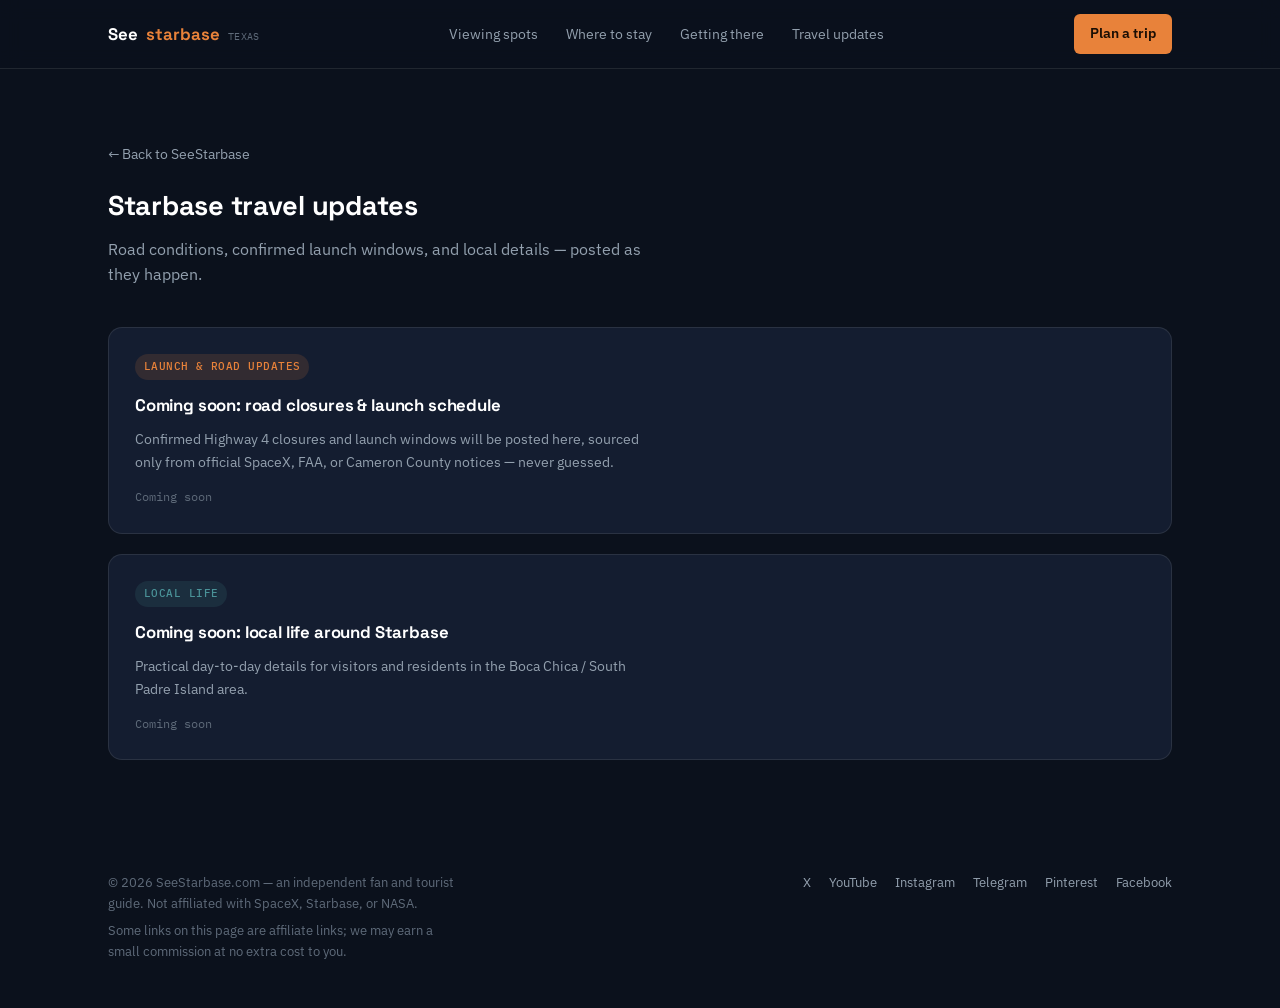
==== blog/index.html @ 7ecc827d "Add files via upload" ====
<!DOCTYPE html>
<html lang="en">
<head>
<meta charset="UTF-8">
<meta name="viewport" content="width=device-width, initial-scale=1.0">
<title>Travel Updates — SeeStarbase</title>
<meta name="description" content="Road conditions, confirmed Starship launch windows, and local details around Boca Chica and South Padre Island, Texas.">
<link rel="preconnect" href="https://fonts.googleapis.com">
<link rel="preconnect" href="https://fonts.gstatic.com" crossorigin>
<link href="https://fonts.googleapis.com/css2?family=Space+Grotesk:wght@500;600;700&family=IBM+Plex+Sans:wght@400;500;600&family=IBM+Plex+Mono:wght@400;500&display=swap" rel="stylesheet">
<link rel="stylesheet" href="/assets/style.css">
</head>
<body>

<header class="site-header">
  <div class="wrap nav">
    <a href="/#home" class="brand">See<em>starbase</em> <span class="sub">TEXAS</span></a>
    <nav class="nav-links">
      <a href="/#viewing-guide">Viewing spots</a>
      <a href="/#hotels">Where to stay</a>
      <a href="/#car-rentals">Getting there</a>
      <a href="/blog/">Travel updates</a>
    </nav>
    <a href="/#hotels" class="nav-cta">Plan a trip</a>
  </div>
</header>

<section>
  <div class="wrap">
    <a href="/" class="back-link">&larr; Back to SeeStarbase</a>
    <div class="section-head">
      <div>
        <h2>Starbase travel updates</h2>
        <p class="lede">Road conditions, confirmed launch windows, and local details — posted as they happen.</p>
      </div>
    </div>

    <div class="blog-index-list">
      <!-- Placeholder entry — replace with your first real post -->
      <div class="update-card">
        <span class="update-tag urgent">Launch &amp; road updates</span>
        <h3>Coming soon: road closures &amp; launch schedule</h3>
        <p>Confirmed Highway 4 closures and launch windows will be posted here, sourced only from official SpaceX, FAA, or Cameron County notices — never guessed.</p>
        <span class="update-date">Coming soon</span>
      </div>

      <!-- Placeholder entry — replace with your second real post -->
      <div class="update-card">
        <span class="update-tag evergreen">Local life</span>
        <h3>Coming soon: local life around Starbase</h3>
        <p>Practical day-to-day details for visitors and residents in the Boca Chica / South Padre Island area.</p>
        <span class="update-date">Coming soon</span>
      </div>
    </div>
  </div>
</section>

<footer>
  <div class="wrap footer-grid">
    <div class="footer-brand">
      <p>© 2026 SeeStarbase.com — an independent fan and tourist guide. Not affiliated with SpaceX, Starbase, or NASA.</p>
      <p>Some links on this page are affiliate links; we may earn a small commission at no extra cost to you.</p>
    </div>
    <div class="footer-links">
      <a href="https://x.com/StarbaseTravel" target="_blank" rel="noopener">X</a>
      <a href="https://youtube.com/@StarbaseTravel" target="_blank" rel="noopener">YouTube</a>
      <a href="https://instagram.com/StarbaseTravel" target="_blank" rel="noopener">Instagram</a>
      <a href="https://t.me/StarbaseTravel" target="_blank" rel="noopener">Telegram</a>
      <a href="https://pinterest.com/StarbaseTravel" target="_blank" rel="noopener">Pinterest</a>
      <a href="https://facebook.com/StarbaseHotel" target="_blank" rel="noopener">Facebook</a>
    </div>
  </div>
</footer>

</body>
</html>
---- assets/style.css ----
:root{
    --navy-950:#0b111c;
    --navy-900:#0f1626;
    --navy-850:#141d30;
    --navy-800:#1a253c;
    --line:rgba(237,234,225,0.10);
    --line-soft:rgba(237,234,225,0.06);
    --text:#e9e6dc;
    --text-muted:#93a0ae;
    --text-faint:#5f6b7a;
    --flame:#e8823a;
    --flame-soft:rgba(232,130,58,0.14);
    --teal:#4a9298;
    --teal-soft:rgba(74,146,152,0.14);
    --radius-s:6px;
    --radius-m:14px;
    --font-display:"Space Grotesk", sans-serif;
    --font-body:"IBM Plex Sans", sans-serif;
    --font-mono:"IBM Plex Mono", monospace;
  }

  *{box-sizing:border-box;}
  html{scroll-behavior:smooth;}
  body{
    margin:0;
    background:var(--navy-950);
    color:var(--text);
    font-family:var(--font-body);
    line-height:1.6;
    -webkit-font-smoothing:antialiased;
  }
  a{color:inherit;}
  a:focus-visible, button:focus-visible{
    outline:2px solid var(--flame);
    outline-offset:3px;
  }
  img{max-width:100%;display:block;}

  .wrap{
    max-width:1120px;
    margin:0 auto;
    padding:0 28px;
  }

  h1,h2,h3{
    font-family:var(--font-display);
    color:#fff;
    margin:0;
    letter-spacing:-0.01em;
  }

  p{margin:0;}

  .lede{
    color:var(--text-muted);
    max-width:56ch;
  }

  /* ---------- Nav ---------- */
  .site-header{
    position:sticky;
    top:0;
    z-index:50;
    background:rgba(11,17,28,0.86);
    backdrop-filter:blur(10px);
    border-bottom:1px solid var(--line);
  }
  .nav{
    height:68px;
    display:flex;
    align-items:center;
    justify-content:space-between;
    gap:24px;
  }
  .brand{
    font-family:var(--font-display);
    font-weight:700;
    font-size:1.05rem;
    text-decoration:none;
    color:#fff;
    display:flex;
    align-items:baseline;
    gap:8px;
  }
  .brand em{
    font-style:normal;
    color:var(--flame);
  }
  .brand .sub{
    font-family:var(--font-mono);
    font-size:0.65rem;
    color:var(--text-faint);
    font-weight:400;
    letter-spacing:0.03em;
  }
  .nav-links{
    display:flex;
    gap:28px;
    font-size:0.9rem;
    color:var(--text-muted);
  }
  .nav-links a{
    text-decoration:none;
    position:relative;
    padding:4px 0;
  }
  .nav-links a:hover{color:var(--text);}
  .nav-cta{
    font-size:0.85rem;
    font-weight:600;
    text-decoration:none;
    padding:9px 16px;
    border-radius:var(--radius-s);
    background:var(--flame);
    color:#1a0e04;
    white-space:nowrap;
  }
  .nav-cta:hover{background:#f2954f;}

  @media (max-width:760px){
    .nav-links{display:none;}
  }

  /* ---------- Hero ---------- */
  .hero{
    border-bottom:1px solid var(--line);
    padding:88px 0 72px;
  }
  .hero-grid{
    display:grid;
    grid-template-columns:1fr 0.82fr;
    gap:64px;
    align-items:center;
  }
  .hero-copy{
    max-width:560px;
  }
  .hero h1{
    font-size:clamp(2.2rem, 4.2vw, 3.4rem);
    line-height:1.08;
    margin-bottom:22px;
  }
  .hero .lede{
    font-size:1.1rem;
    margin-bottom:32px;
  }
  .hero-actions{
    display:flex;
    gap:14px;
    flex-wrap:wrap;
  }

  /* Hero map graphic */
  .hero-map{position:relative;}
  .hero-map svg{width:100%;height:auto;display:block;}
  .pad-dot{
    animation:pulse 2.4s ease-in-out infinite;
    transform-origin:center;
  }
  @media (prefers-reduced-motion:reduce){
    .pad-dot{animation:none;}
  }
  @keyframes pulse{
    0%,100%{opacity:1; transform:scale(1);}
    50%{opacity:0.45; transform:scale(1.6);}
  }
  .btn{
    display:inline-block;
    padding:13px 22px;
    border-radius:var(--radius-s);
    font-weight:600;
    font-size:0.92rem;
    text-decoration:none;
    transition:background 0.15s ease, border-color 0.15s ease, color 0.15s ease;
  }
  .btn-primary{
    background:var(--flame);
    color:#1a0e04;
  }
  .btn-primary:hover{background:#f2954f;}
  .btn-ghost{
    border:1px solid var(--line);
    color:var(--text);
  }
  .btn-ghost:hover{border-color:var(--text-faint);}

  /* ---------- Section shells ---------- */
  section{padding:72px 0;}
  .section-head{
    display:flex;
    justify-content:space-between;
    align-items:flex-end;
    gap:24px;
    margin-bottom:40px;
    flex-wrap:wrap;
  }
  .section-head h2{
    font-size:1.7rem;
    margin-bottom:10px;
  }
  .section-head .lede{font-size:0.98rem;}
  .section-meta{
    font-family:var(--font-mono);
    font-size:0.78rem;
    color:var(--text-faint);
    white-space:nowrap;
  }

  #viewing-guide{border-bottom:1px solid var(--line);}

  /* ---------- Viewing log list ---------- */
  .log-list{
    border-top:1px solid var(--line);
  }
  .log-row{
    display:grid;
    grid-template-columns:110px 1fr;
    gap:32px;
    padding:28px 0;
    border-bottom:1px solid var(--line);
  }
  .log-distance{
    font-family:var(--font-mono);
    font-size:1.15rem;
    color:var(--flame);
    padding-top:2px;
  }
  .log-distance span{
    display:block;
    font-size:0.7rem;
    color:var(--text-faint);
    margin-top:4px;
    letter-spacing:0.02em;
  }
  .log-body h3{
    font-size:1.2rem;
    margin-bottom:8px;
  }
  .log-body p{
    color:var(--text-muted);
    max-width:64ch;
    margin-bottom:14px;
  }
  .log-meta{
    display:flex;
    gap:20px;
    flex-wrap:wrap;
    list-style:none;
    margin:0;
    padding:0;
    font-size:0.84rem;
    color:var(--text-faint);
  }
  .log-meta li{
    display:flex;
    align-items:center;
    gap:7px;
  }
  .log-meta li::before{
    content:"";
    width:5px;height:5px;
    border-radius:50%;
    background:var(--text-faint);
    flex-shrink:0;
  }

  @media (max-width:600px){
    .log-row{grid-template-columns:1fr;gap:8px;}
  }

  /* ---------- Hotels ---------- */
  #hotels{background:var(--navy-900);border-bottom:1px solid var(--line);}
  .hotel-groups{
    display:grid;
    grid-template-columns:1fr 1fr;
    gap:28px;
  }
  .hotel-panel{
    border:1px solid var(--line);
    border-radius:var(--radius-m);
    padding:28px;
    background:var(--navy-850);
  }
  .hotel-panel.spi{border-left:3px solid var(--teal);}
  .hotel-panel.brownsville{border-left:3px solid var(--flame);}
  .hotel-panel h3{
    font-size:1.15rem;
    margin-bottom:8px;
  }
  .hotel-panel > p{
    color:var(--text-muted);
    font-size:0.92rem;
    max-width:48ch;
    margin-bottom:20px;
  }
  .hotel-picks{
    list-style:none;
    margin:0 0 22px;
    padding:0;
    border-top:1px solid var(--line-soft);
  }
  .hotel-picks li{
    padding:14px 0;
    border-bottom:1px solid var(--line-soft);
  }
  .hotel-picks .name{
    font-weight:500;
    font-size:0.94rem;
    color:var(--text);
  }
  .hotel-picks .note{
    display:block;
    font-size:0.8rem;
    color:var(--text-faint);
    margin-top:2px;
  }
  .rate-link-block{
    display:block;
    text-align:center;
    font-size:0.85rem;
    font-weight:600;
    text-decoration:none;
    padding:12px 14px;
    border-radius:var(--radius-s);
    border:1px solid var(--line);
  }
  .spi .rate-link-block:hover{border-color:var(--teal);color:var(--teal);}
  .brownsville .rate-link-block:hover{border-color:var(--flame);color:var(--flame);}

  @media (max-width:760px){
    .hotel-groups{grid-template-columns:1fr;}
  }

  /* ---------- Transit band ---------- */
  #car-rentals .band{
    border:1px solid var(--line);
    border-radius:var(--radius-m);
    padding:44px;
    display:grid;
    grid-template-columns:1.2fr 0.8fr;
    gap:40px;
    align-items:center;
    background:linear-gradient(135deg, var(--navy-850), var(--navy-900));
  }
  #car-rentals h2{font-size:1.5rem;margin-bottom:14px;}
  #car-rentals p{
    color:var(--text-muted);
    max-width:52ch;
    margin-bottom:22px;
  }
  .transit-chips{
    display:flex;
    gap:12px;
    flex-wrap:wrap;
  }
  .chip{
    font-family:var(--font-mono);
    font-size:0.8rem;
    padding:9px 14px;
    border-radius:var(--radius-s);
    background:var(--navy-800);
    border:1px solid var(--line);
    color:var(--text-muted);
  }
  .chip b{color:var(--text);font-weight:500;}
  .band-cta{
    display:flex;
    justify-content:flex-end;
  }
  @media (max-width:760px){
    #car-rentals .band{grid-template-columns:1fr;padding:32px;}
    .band-cta{justify-content:flex-start;}
  }

  /* ---------- Travel updates (blog feed) ---------- */
  #updates{background:var(--navy-900);}
  .update-list{
    display:flex;
    flex-direction:column;
    gap:20px;
    margin-bottom:28px;
  }
  .update-card{
    display:block;
    border:1px solid var(--line);
    border-radius:var(--radius-m);
    padding:24px 26px;
    background:var(--navy-850);
    text-decoration:none;
  }
  a.update-card:hover{border-color:var(--text-faint);}
  .update-tag{
    display:inline-block;
    font-family:var(--font-mono);
    font-size:0.7rem;
    font-weight:500;
    letter-spacing:0.04em;
    text-transform:uppercase;
    padding:4px 9px;
    border-radius:999px;
    margin-bottom:12px;
  }
  .update-tag.urgent{background:var(--flame-soft);color:var(--flame);}
  .update-tag.evergreen{background:var(--teal-soft);color:var(--teal);}
  .update-card h3{
    font-size:1.05rem;
    margin-bottom:8px;
  }
  .update-card p{
    color:var(--text-muted);
    font-size:0.9rem;
    max-width:64ch;
    margin-bottom:10px;
  }
  .update-date{
    font-family:var(--font-mono);
    font-size:0.75rem;
    color:var(--text-faint);
  }
  .update-more{
    font-size:0.88rem;
    font-weight:600;
    text-decoration:none;
    color:var(--text);
    border-bottom:1px solid var(--text-faint);
    padding-bottom:2px;
  }
  .update-more:hover{color:var(--flame);border-color:var(--flame);}

  /* ---------- Footer ---------- */
  footer{
    padding:40px 0;
  }
  .footer-grid{
    display:flex;
    justify-content:space-between;
    align-items:flex-start;
    gap:24px;
    flex-wrap:wrap;
  }
  .footer-brand p{
    font-size:0.82rem;
    color:var(--text-faint);
    max-width:44ch;
    margin-bottom:6px;
  }
  .footer-links{
    display:flex;
    gap:18px;
    flex-wrap:wrap;
  }
  .footer-links a{
    font-size:0.82rem;
    color:var(--text-muted);
    text-decoration:none;
    border-bottom:1px solid transparent;
  }
  .footer-links a:hover{
    color:var(--text);
    border-bottom-color:var(--text-faint);
  }

  @media (max-width:600px){
    .wrap{padding:0 20px;}
    section{padding:52px 0;}
    .hero{padding:52px 0 44px;}
    .hero-grid{grid-template-columns:1fr;gap:36px;}
    .hero-map{order:-1;max-width:300px;}
  }

/* ---------- Blog / long-form post body ---------- */
.post-hero{padding:52px 0 36px;border-bottom:1px solid var(--line);}
.post-hero .update-tag{margin-bottom:16px;}
.post-hero h1{font-size:clamp(1.9rem, 3.6vw, 2.6rem);line-height:1.15;margin-bottom:14px;}
.post-hero .update-date{font-size:0.85rem;}
.post-body{max-width:70ch;padding:52px 0;}
.post-body h2{font-size:1.35rem;margin:36px 0 14px;}
.post-body h2:first-child{margin-top:0;}
.post-body p{color:var(--text-muted);margin-bottom:18px;}
.post-body ul,.post-body ol{color:var(--text-muted);margin:0 0 18px;padding-left:22px;}
.post-body li{margin-bottom:8px;}
.post-body a{color:var(--flame);text-decoration:underline;}
.post-body .source-note{
  font-size:0.82rem;
  color:var(--text-faint);
  border-top:1px solid var(--line);
  padding-top:16px;
  margin-top:8px;
}
.back-link{
  display:inline-block;
  font-size:0.88rem;
  color:var(--text-muted);
  text-decoration:none;
  margin-bottom:18px;
}
.back-link:hover{color:var(--text);}

/* ---------- Blog index page ---------- */
.blog-index-list{
  display:flex;
  flex-direction:column;
  gap:20px;
}
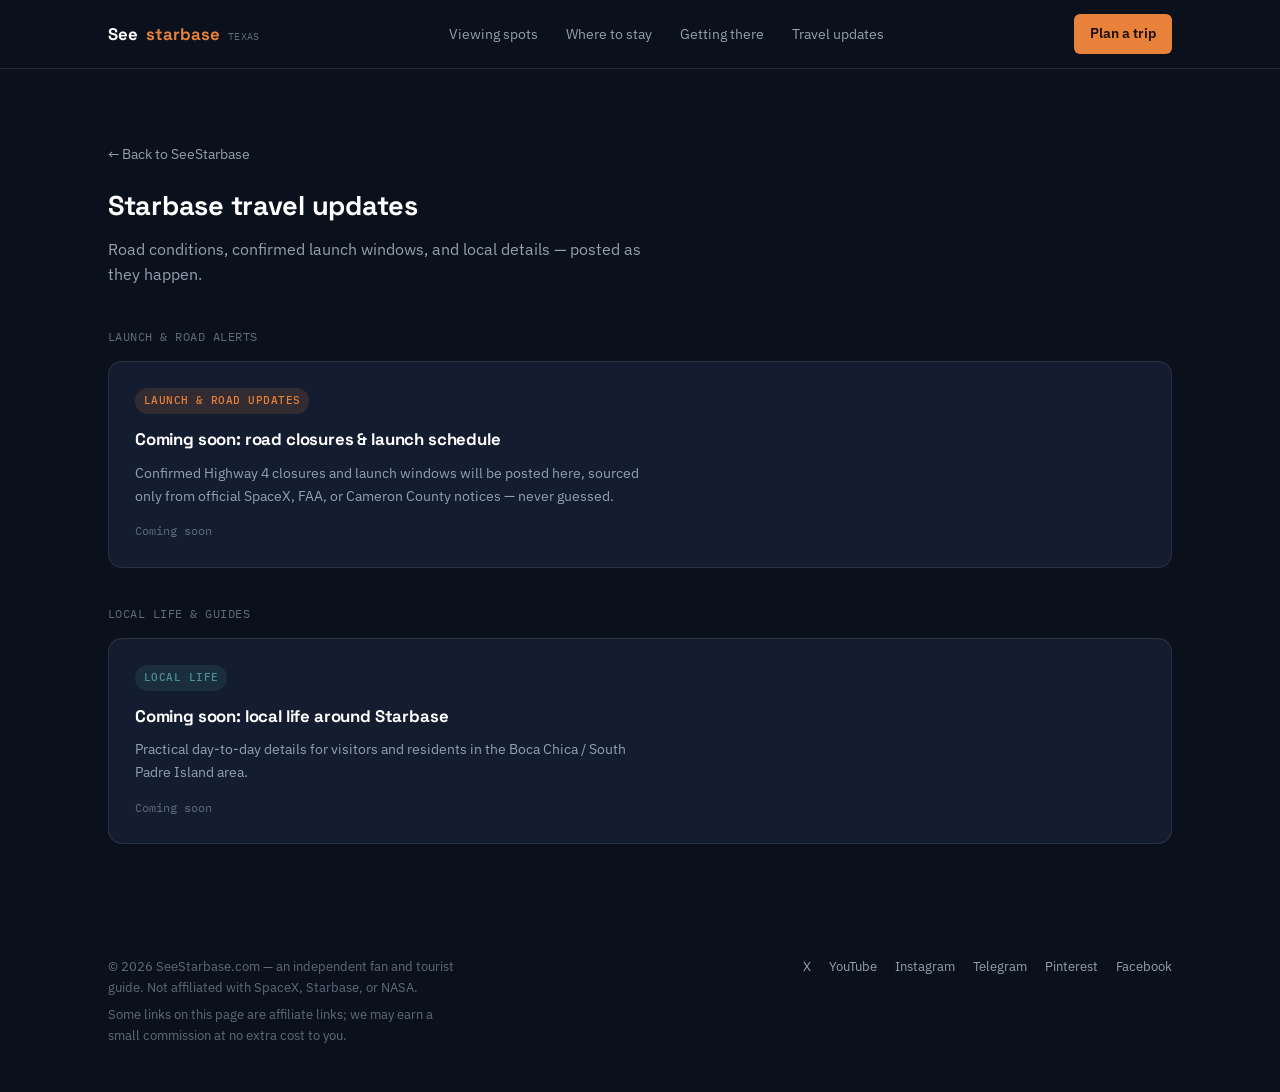
==== commit 30da8b9e: "Add files via upload" ====
--- a/blog/index.html
+++ b/blog/index.html
@@ -35,21 +35,29 @@
       </div>
     </div>
 
-    <div class="blog-index-list">
-      <!-- Placeholder entry — replace with your first real post -->
-      <div class="update-card">
-        <span class="update-tag urgent">Launch &amp; road updates</span>
-        <h3>Coming soon: road closures &amp; launch schedule</h3>
-        <p>Confirmed Highway 4 closures and launch windows will be posted here, sourced only from official SpaceX, FAA, or Cameron County notices — never guessed.</p>
-        <span class="update-date">Coming soon</span>
+    <div class="update-group">
+      <span class="update-group-label">Launch &amp; road alerts</span>
+      <div class="blog-index-list">
+        <!-- Add every road/launch post here, newest first -->
+        <div class="update-card">
+          <span class="update-tag urgent">Launch &amp; road updates</span>
+          <h3>Coming soon: road closures &amp; launch schedule</h3>
+          <p>Confirmed Highway 4 closures and launch windows will be posted here, sourced only from official SpaceX, FAA, or Cameron County notices — never guessed.</p>
+          <span class="update-date">Coming soon</span>
+        </div>
       </div>
+    </div>
 
-      <!-- Placeholder entry — replace with your second real post -->
-      <div class="update-card">
-        <span class="update-tag evergreen">Local life</span>
-        <h3>Coming soon: local life around Starbase</h3>
-        <p>Practical day-to-day details for visitors and residents in the Boca Chica / South Padre Island area.</p>
-        <span class="update-date">Coming soon</span>
+    <div class="update-group">
+      <span class="update-group-label">Local life &amp; guides</span>
+      <div class="blog-index-list">
+        <!-- Add every local-life post here, newest first -->
+        <div class="update-card">
+          <span class="update-tag evergreen">Local life</span>
+          <h3>Coming soon: local life around Starbase</h3>
+          <p>Practical day-to-day details for visitors and residents in the Boca Chica / South Padre Island area.</p>
+          <span class="update-date">Coming soon</span>
+        </div>
       </div>
     </div>
   </div>
--- a/assets/style.css
+++ b/assets/style.css
@@ -375,11 +375,21 @@
 
   /* ---------- Travel updates (blog feed) ---------- */
   #updates{background:var(--navy-900);}
+  .update-group{margin-bottom:36px;}
+  .update-group:last-child{margin-bottom:0;}
+  .update-group-label{
+    font-family:var(--font-mono);
+    font-size:0.78rem;
+    color:var(--text-faint);
+    text-transform:uppercase;
+    letter-spacing:0.04em;
+    margin-bottom:14px;
+    display:block;
+  }
   .update-list{
     display:flex;
     flex-direction:column;
     gap:20px;
-    margin-bottom:28px;
   }
   .update-card{
     display:block;
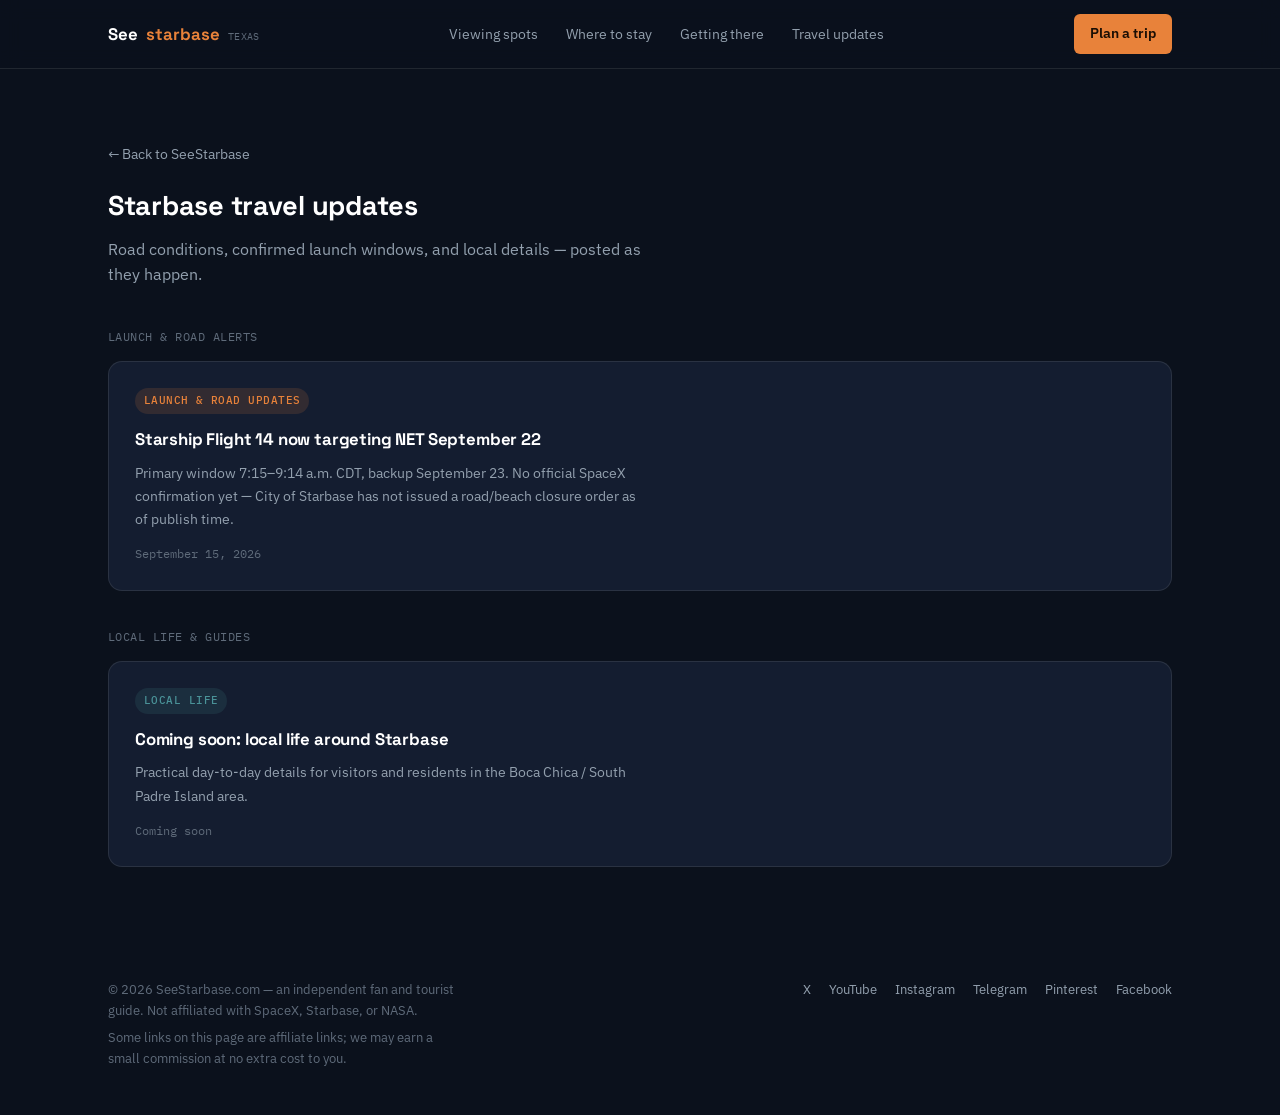
==== commit 93057276: "Add files via upload" ====
--- a/blog/index.html
+++ b/blog/index.html
@@ -38,13 +38,12 @@
     <div class="update-group">
       <span class="update-group-label">Launch &amp; road alerts</span>
       <div class="blog-index-list">
-        <!-- Add every road/launch post here, newest first -->
-        <div class="update-card">
+        <a href="/blog/starship-flight-14-launch-window.html" class="update-card">
           <span class="update-tag urgent">Launch &amp; road updates</span>
-          <h3>Coming soon: road closures &amp; launch schedule</h3>
-          <p>Confirmed Highway 4 closures and launch windows will be posted here, sourced only from official SpaceX, FAA, or Cameron County notices — never guessed.</p>
-          <span class="update-date">Coming soon</span>
-        </div>
+          <h3>Starship Flight 14 now targeting NET September 22</h3>
+          <p>Primary window 7:15–9:14 a.m. CDT, backup September 23. No official SpaceX confirmation yet — City of Starbase has not issued a road/beach closure order as of publish time.</p>
+          <span class="update-date">September 15, 2026</span>
+        </a>
       </div>
     </div>
 
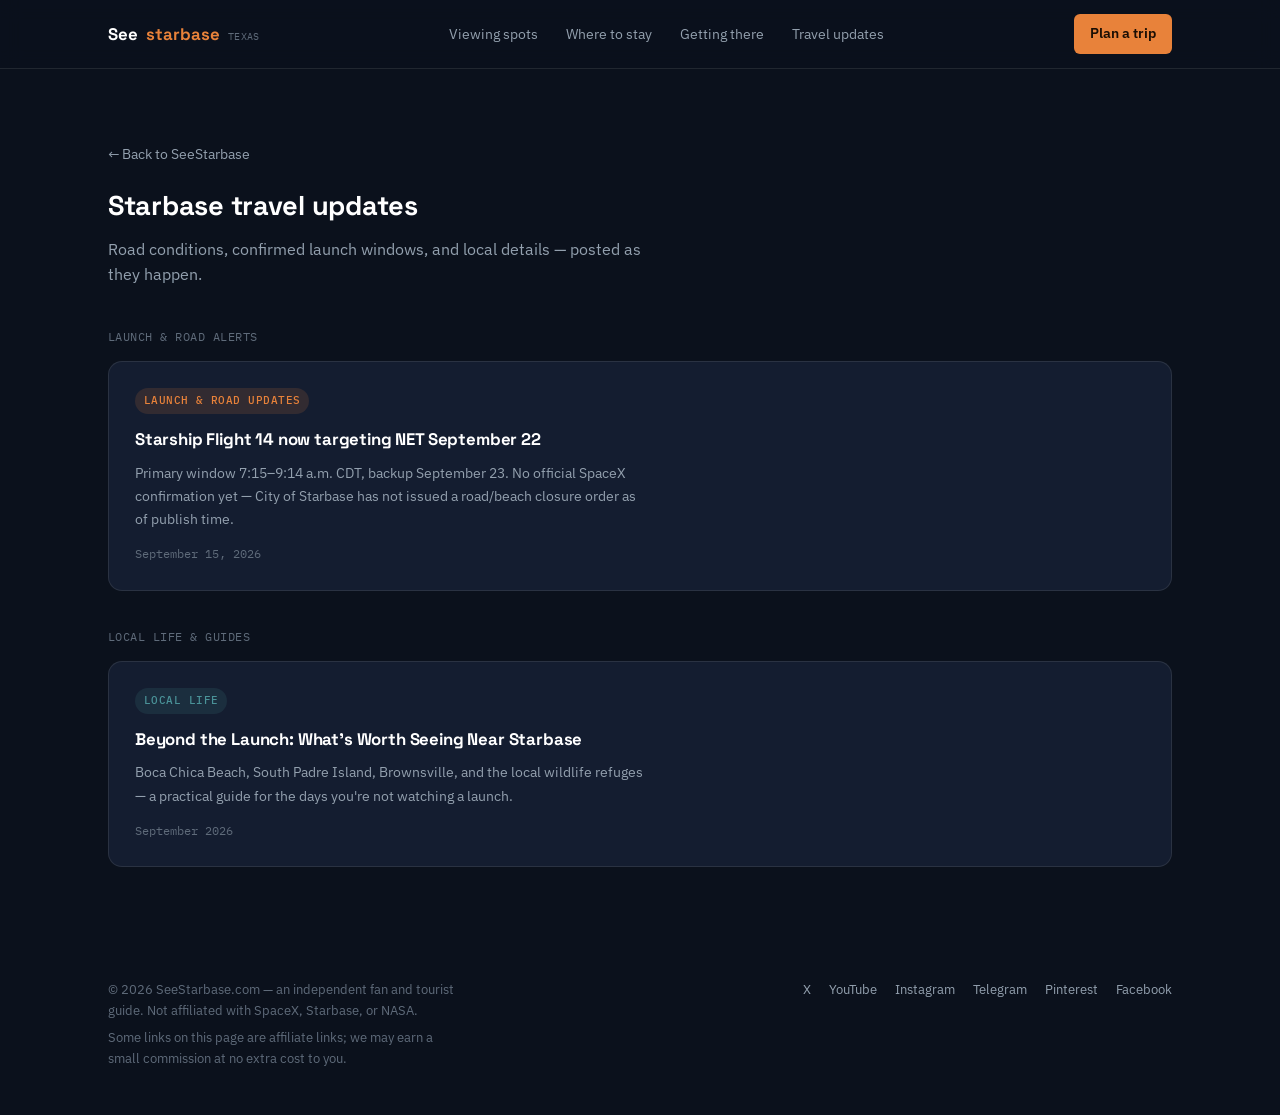
==== commit ed08ad5b: "Add files via upload" ====
--- a/blog/index.html
+++ b/blog/index.html
@@ -50,13 +50,12 @@
     <div class="update-group">
       <span class="update-group-label">Local life &amp; guides</span>
       <div class="blog-index-list">
-        <!-- Add every local-life post here, newest first -->
-        <div class="update-card">
+        <a href="/blog/beyond-the-launch-near-starbase.html" class="update-card">
           <span class="update-tag evergreen">Local life</span>
-          <h3>Coming soon: local life around Starbase</h3>
-          <p>Practical day-to-day details for visitors and residents in the Boca Chica / South Padre Island area.</p>
-          <span class="update-date">Coming soon</span>
-        </div>
+          <h3>Beyond the Launch: What's Worth Seeing Near Starbase</h3>
+          <p>Boca Chica Beach, South Padre Island, Brownsville, and the local wildlife refuges — a practical guide for the days you're not watching a launch.</p>
+          <span class="update-date">September 2026</span>
+        </a>
       </div>
     </div>
   </div>
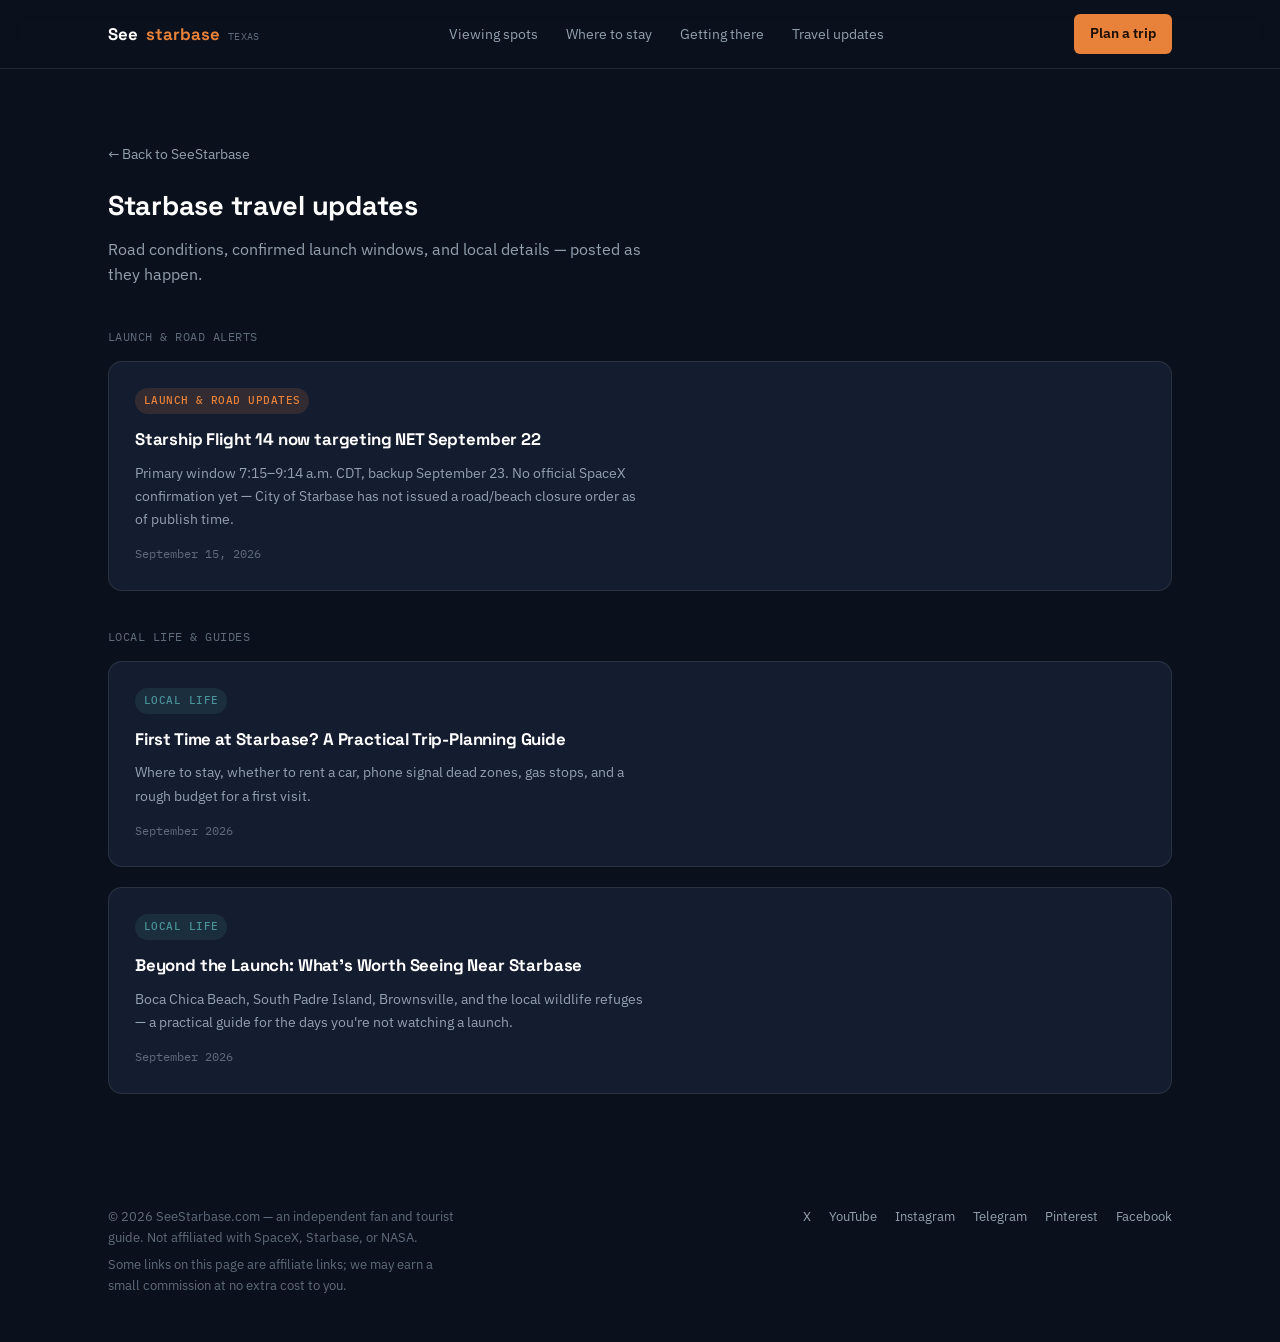
==== commit 0912eb39: "Add files via upload" ====
--- a/blog/index.html
+++ b/blog/index.html
@@ -50,6 +50,12 @@
     <div class="update-group">
       <span class="update-group-label">Local life &amp; guides</span>
       <div class="blog-index-list">
+        <a href="/blog/first-time-trip-planning-guide.html" class="update-card">
+          <span class="update-tag evergreen">Local life</span>
+          <h3>First Time at Starbase? A Practical Trip-Planning Guide</h3>
+          <p>Where to stay, whether to rent a car, phone signal dead zones, gas stops, and a rough budget for a first visit.</p>
+          <span class="update-date">September 2026</span>
+        </a>
         <a href="/blog/beyond-the-launch-near-starbase.html" class="update-card">
           <span class="update-tag evergreen">Local life</span>
           <h3>Beyond the Launch: What's Worth Seeing Near Starbase</h3>
--- a/assets/style.css
+++ b/assets/style.css
@@ -491,6 +491,30 @@
 .post-body ul,.post-body ol{color:var(--text-muted);margin:0 0 18px;padding-left:22px;}
 .post-body li{margin-bottom:8px;}
 .post-body a{color:var(--flame);text-decoration:underline;}
+.post-body table{
+  width:100%;
+  border-collapse:collapse;
+  margin:8px 0 24px;
+  font-size:0.9rem;
+}
+.post-body th,.post-body td{
+  text-align:left;
+  padding:10px 12px;
+  border-bottom:1px solid var(--line);
+  color:var(--text-muted);
+}
+.post-body th{color:var(--text);font-weight:600;}
+.post-cta{
+  border:1px solid var(--line);
+  border-radius:var(--radius-m);
+  padding:22px 24px;
+  margin-top:8px;
+  background:var(--navy-850);
+}
+.post-cta p{margin-bottom:12px;}
+.post-cta-links{display:flex;gap:20px;flex-wrap:wrap;}
+.post-cta-links a{font-weight:600;text-decoration:none;color:var(--flame);}
+.post-cta-links a:hover{text-decoration:underline;}
 .post-body .source-note{
   font-size:0.82rem;
   color:var(--text-faint);
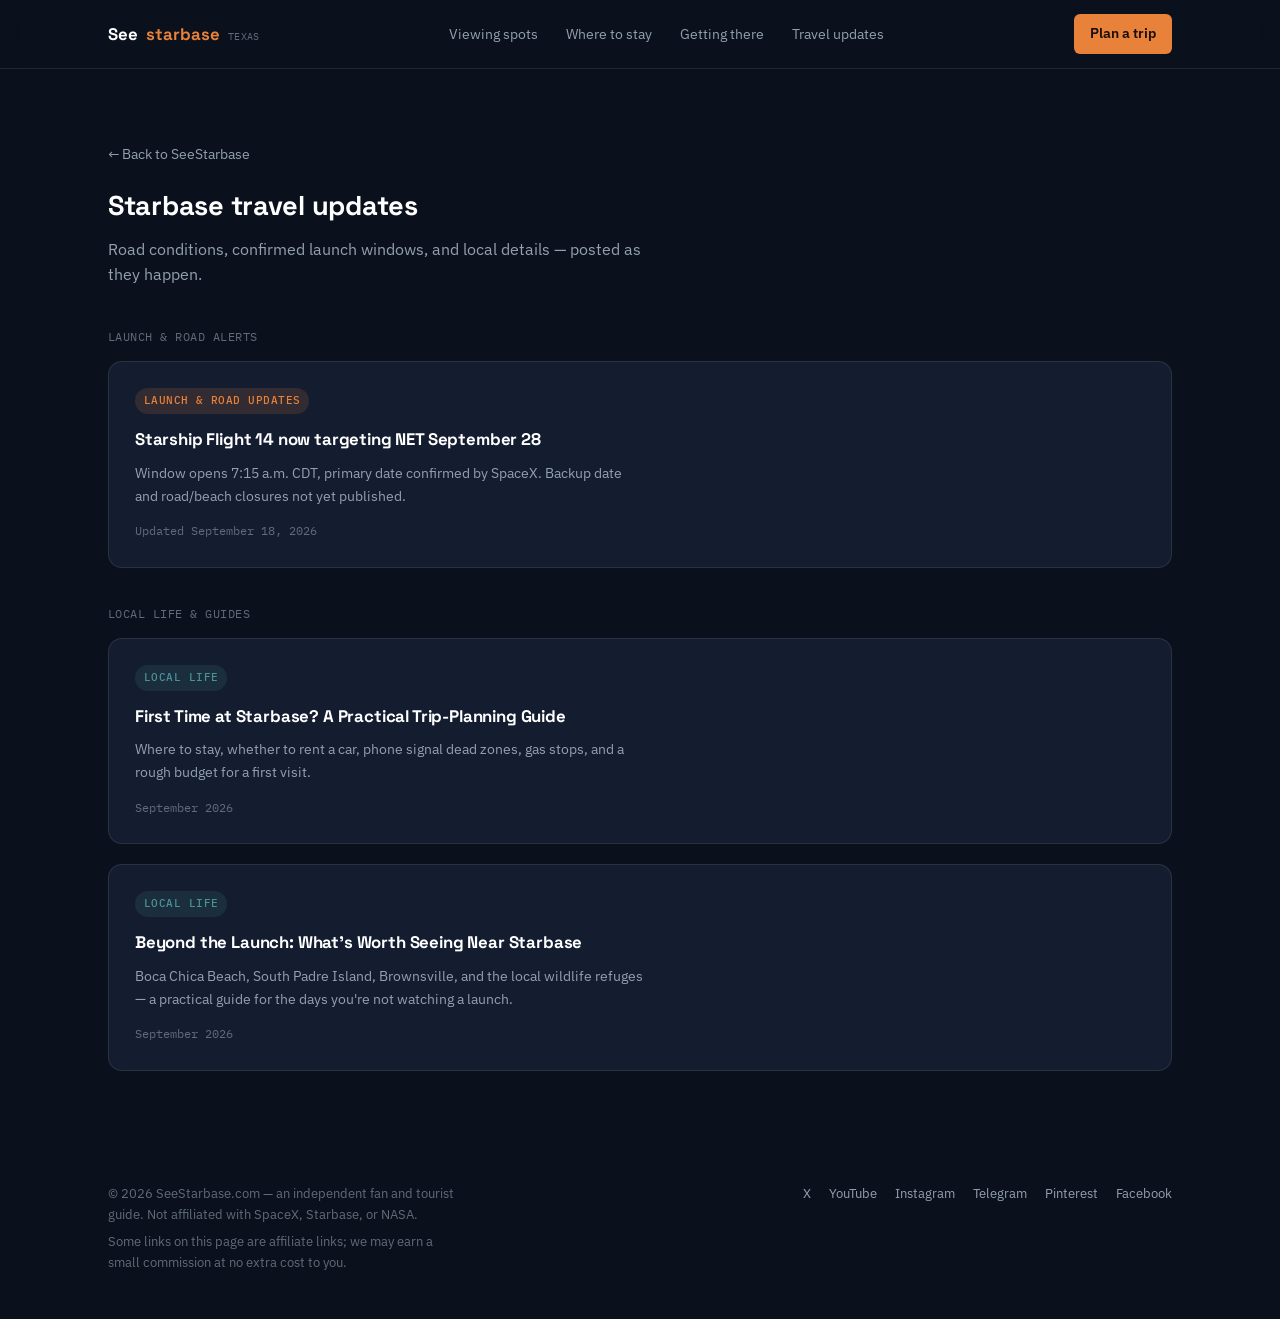
==== commit 819e99f2: "Add files via upload" ====
--- a/blog/index.html
+++ b/blog/index.html
@@ -40,9 +40,9 @@
       <div class="blog-index-list">
         <a href="/blog/starship-flight-14-launch-window.html" class="update-card">
           <span class="update-tag urgent">Launch &amp; road updates</span>
-          <h3>Starship Flight 14 now targeting NET September 22</h3>
-          <p>Primary window 7:15–9:14 a.m. CDT, backup September 23. No official SpaceX confirmation yet — City of Starbase has not issued a road/beach closure order as of publish time.</p>
-          <span class="update-date">September 15, 2026</span>
+          <h3>Starship Flight 14 now targeting NET September 28</h3>
+          <p>Window opens 7:15 a.m. CDT, primary date confirmed by SpaceX. Backup date and road/beach closures not yet published.</p>
+          <span class="update-date">Updated September 18, 2026</span>
         </a>
       </div>
     </div>
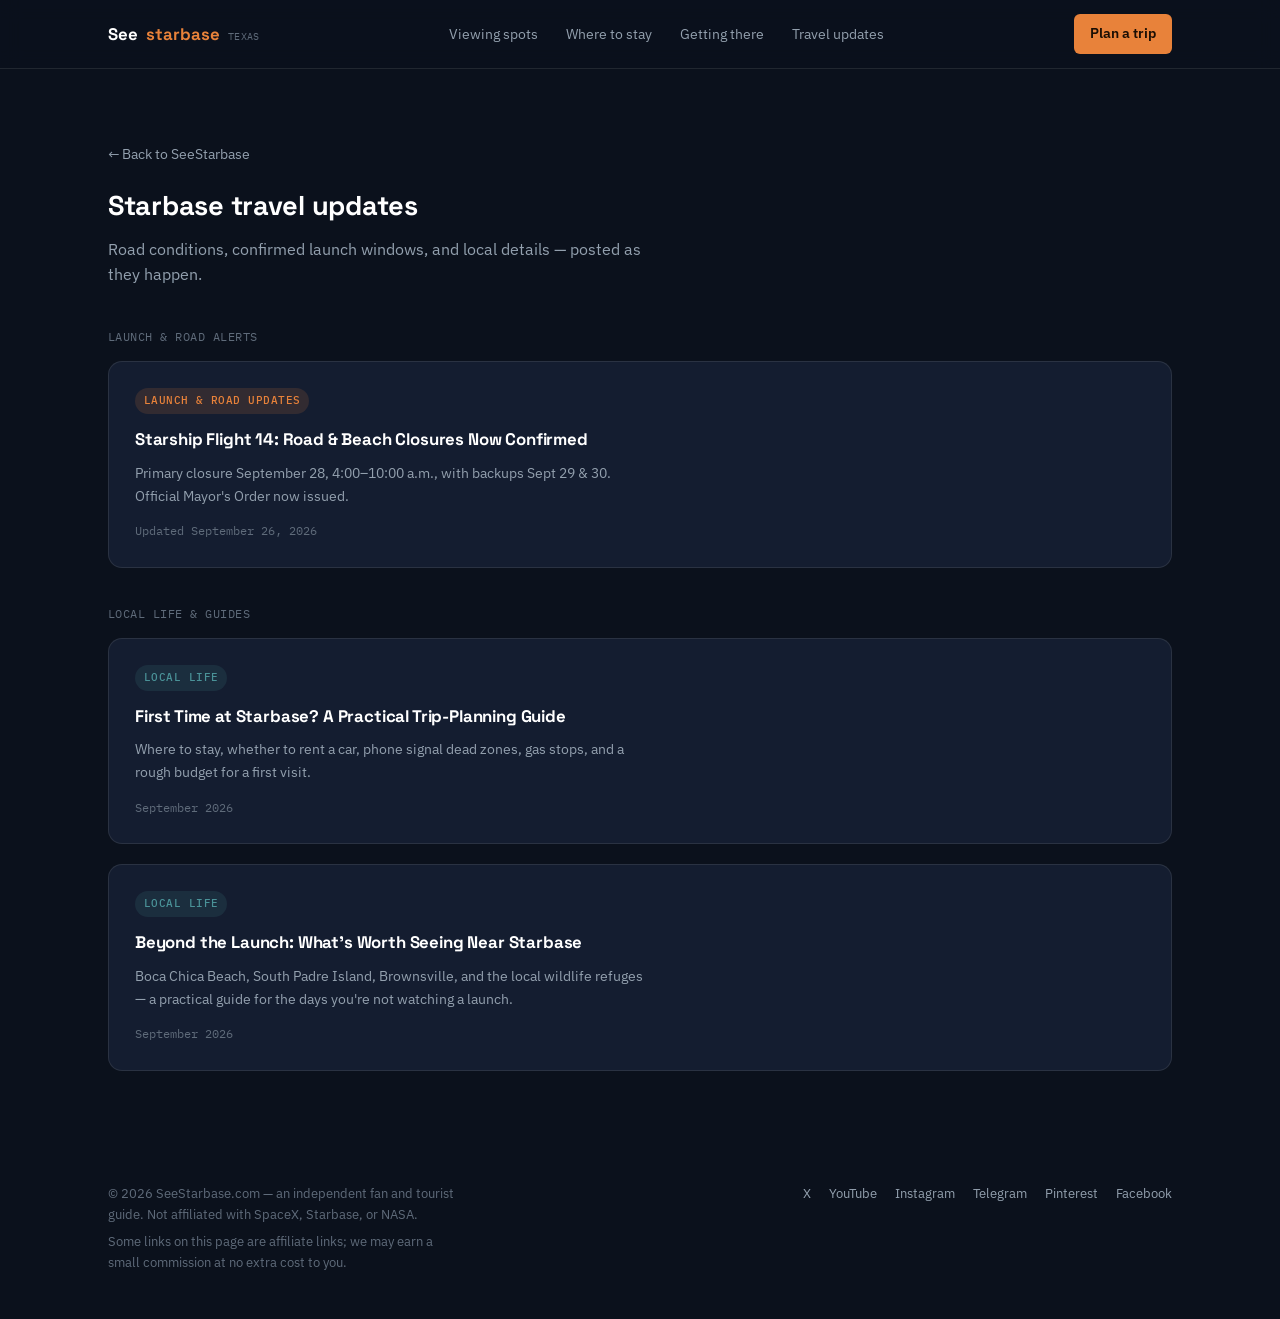
==== commit 8d5df222: "Add files via upload" ====
--- a/blog/index.html
+++ b/blog/index.html
@@ -40,9 +40,9 @@
       <div class="blog-index-list">
         <a href="/blog/starship-flight-14-launch-window.html" class="update-card">
           <span class="update-tag urgent">Launch &amp; road updates</span>
-          <h3>Starship Flight 14 now targeting NET September 28</h3>
-          <p>Window opens 7:15 a.m. CDT, primary date confirmed by SpaceX. Backup date and road/beach closures not yet published.</p>
-          <span class="update-date">Updated September 18, 2026</span>
+          <h3>Starship Flight 14: Road &amp; Beach Closures Now Confirmed</h3>
+<p>Primary closure September 28, 4:00–10:00 a.m., with backups Sept 29 &amp; 30. Official Mayor's Order now issued.</p>
+<span class="update-date">Updated September 26, 2026</span>
         </a>
       </div>
     </div>
